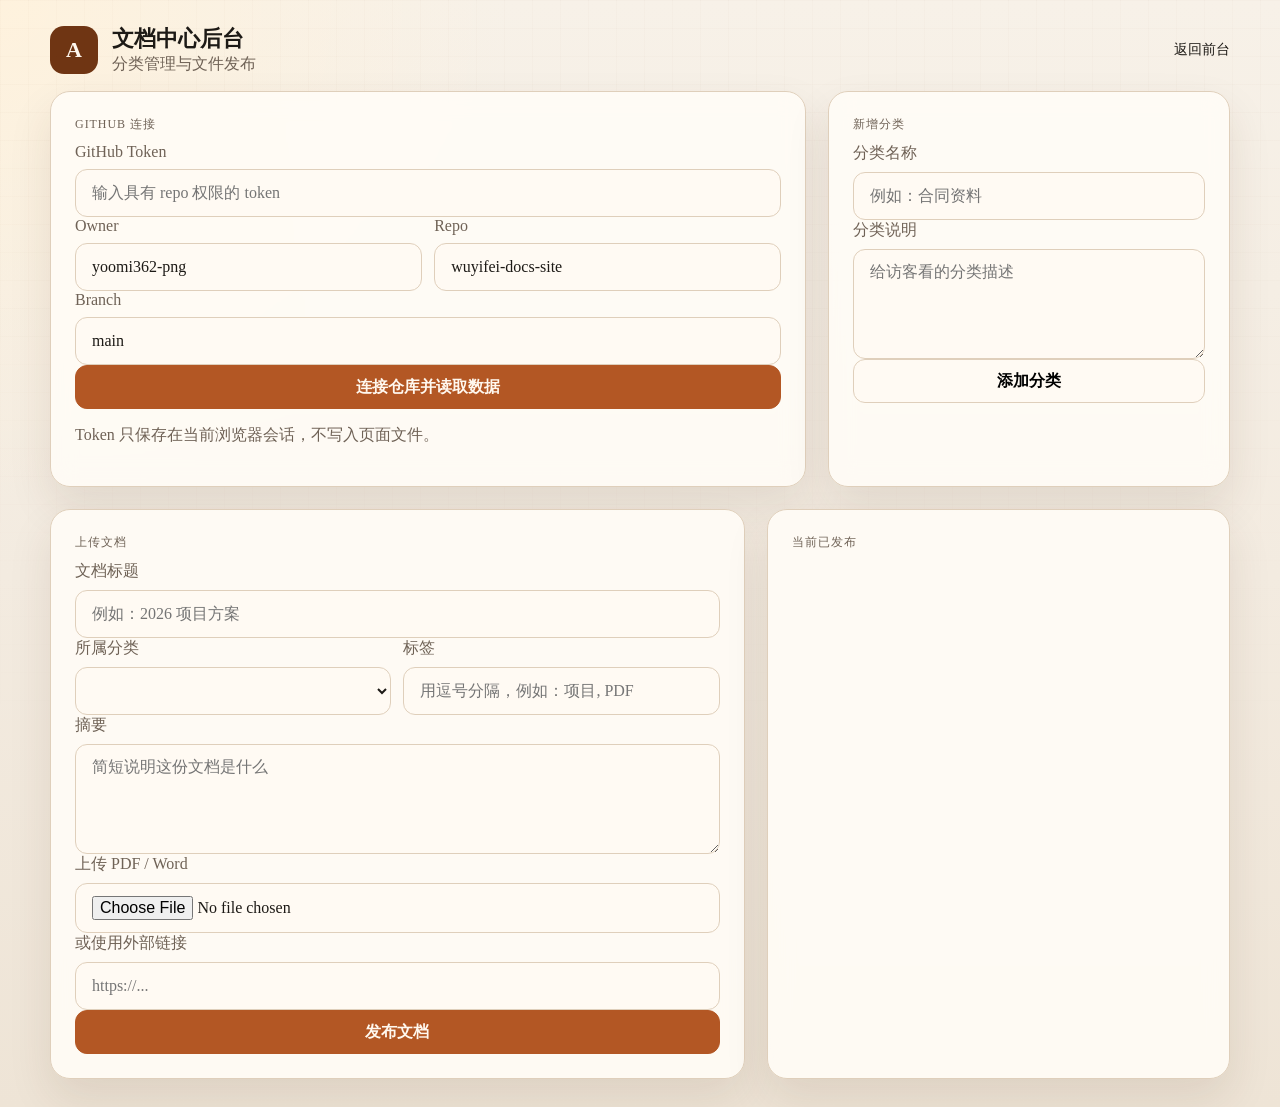
==== admin.html @ 5f97072a "Add admin dashboard for document center" ====
<!doctype html>
<html lang="zh-CN">
  <head>
    <meta charset="UTF-8" />
    <meta name="viewport" content="width=device-width, initial-scale=1.0" />
    <title>wuyifei.xyz | 管理后台</title>
    <link rel="stylesheet" href="./styles.css" />
  </head>
  <body>
    <header class="topbar">
      <div class="brand">
        <div class="mark">A</div>
        <div>
          <div class="name">文档中心后台</div>
          <div class="sub">分类管理与文件发布</div>
        </div>
      </div>
      <nav class="nav">
        <a href="./index.html">返回前台</a>
      </nav>
    </header>

    <main class="shell admin-shell">
      <section class="admin-grid">
        <section class="side-panel">
          <div class="section-kicker">GitHub 连接</div>
          <div class="field">
            <label for="token">GitHub Token</label>
            <input id="token" type="password" placeholder="输入具有 repo 权限的 token" />
          </div>
          <div class="field-grid">
            <div class="field">
              <label for="owner">Owner</label>
              <input id="owner" type="text" value="yoomi362-png" />
            </div>
            <div class="field">
              <label for="repo">Repo</label>
              <input id="repo" type="text" value="wuyifei-docs-site" />
            </div>
          </div>
          <div class="field">
            <label for="branch">Branch</label>
            <input id="branch" type="text" value="main" />
          </div>
          <button id="connect-btn" class="button primary full">连接仓库并读取数据</button>
          <p id="status" class="status-note">Token 只保存在当前浏览器会话，不写入页面文件。</p>
        </section>

        <section class="side-panel">
          <div class="section-kicker">新增分类</div>
          <div class="field">
            <label for="category-name">分类名称</label>
            <input id="category-name" type="text" placeholder="例如：合同资料" />
          </div>
          <div class="field">
            <label for="category-description">分类说明</label>
            <textarea id="category-description" rows="3" placeholder="给访客看的分类描述"></textarea>
          </div>
          <button id="add-category-btn" class="button full">添加分类</button>
          <div id="category-admin-list" class="admin-list"></div>
        </section>
      </section>

      <section class="admin-grid upload-section">
        <section class="side-panel">
          <div class="section-kicker">上传文档</div>
          <div class="field">
            <label for="doc-title">文档标题</label>
            <input id="doc-title" type="text" placeholder="例如：2026 项目方案" />
          </div>
          <div class="field-grid">
            <div class="field">
              <label for="doc-category">所属分类</label>
              <select id="doc-category"></select>
            </div>
            <div class="field">
              <label for="doc-tags">标签</label>
              <input id="doc-tags" type="text" placeholder="用逗号分隔，例如：项目, PDF" />
            </div>
          </div>
          <div class="field">
            <label for="doc-description">摘要</label>
            <textarea id="doc-description" rows="4" placeholder="简短说明这份文档是什么"></textarea>
          </div>
          <div class="field">
            <label for="doc-file">上传 PDF / Word</label>
            <input id="doc-file" type="file" accept=".pdf,.doc,.docx,application/pdf,.doc,.docx" />
          </div>
          <div class="field">
            <label for="doc-url">或使用外部链接</label>
            <input id="doc-url" type="url" placeholder="https://..." />
          </div>
          <button id="publish-btn" class="button primary full">发布文档</button>
        </section>

        <section class="side-panel">
          <div class="section-kicker">当前已发布</div>
          <div id="doc-admin-list" class="admin-list"></div>
        </section>
      </section>
    </main>

    <script src="./admin.js"></script>
  </body>
</html>
---- styles.css ----
:root {
  color-scheme: light;
  --bg: #f5efe5;
  --panel: rgba(255, 252, 247, 0.9);
  --panel-strong: #fffaf3;
  --text: #1d1a16;
  --muted: #6f6256;
  --line: #dfcfbb;
  --accent: #b35724;
  --accent-deep: #6f3513;
  --accent-soft: #efdfcf;
  --shadow: 0 20px 44px rgba(73, 40, 16, 0.1);
}

* {
  box-sizing: border-box;
}

html,
body {
  margin: 0;
  min-height: 100%;
  background:
    radial-gradient(circle at top left, rgba(255, 242, 220, 0.9), transparent 30%),
    linear-gradient(180deg, #f7f1e8 0%, #f3ebe0 52%, #eee4d6 100%);
  color: var(--text);
  font-family: Georgia, "Times New Roman", serif;
}

body::before {
  content: "";
  position: fixed;
  inset: 0;
  pointer-events: none;
  background-image:
    linear-gradient(rgba(111, 53, 19, 0.03) 1px, transparent 1px),
    linear-gradient(90deg, rgba(111, 53, 19, 0.03) 1px, transparent 1px);
  background-size: 28px 28px;
  mask-image: linear-gradient(180deg, rgba(0, 0, 0, 0.55), transparent 88%);
}

a {
  color: inherit;
  text-decoration: none;
}

input,
textarea,
select,
button {
  font: inherit;
}

.topbar,
.shell {
  width: min(1180px, calc(100% - 32px));
  margin: 0 auto;
}

.topbar {
  display: flex;
  align-items: center;
  justify-content: space-between;
  gap: 16px;
  padding: 24px 0 16px;
}

.brand {
  display: flex;
  align-items: center;
  gap: 14px;
}

.mark {
  width: 48px;
  height: 48px;
  display: grid;
  place-items: center;
  border-radius: 14px;
  background: var(--accent-deep);
  color: #fff8ef;
  font-size: 22px;
  font-weight: 700;
}

.name {
  font-size: 22px;
  font-weight: 700;
}

.sub,
.eyebrow,
.section-kicker,
.overview-desc,
.result-count,
.doc-card p,
.recent-card span,
.recent-card small,
.doc-top time,
.help-copy p,
.status-note,
.field label,
.admin-card p,
.admin-card small {
  color: var(--muted);
}

.nav {
  display: flex;
  gap: 20px;
  font-size: 14px;
}

.hero,
.docs-layout,
.admin-grid {
  display: grid;
  grid-template-columns: minmax(0, 1.6fr) minmax(300px, 0.85fr);
  gap: 22px;
}

.hero {
  padding: 20px 0 18px;
}

.hero-copy,
.hero-panel,
.toolbar,
.overview-card,
.doc-card,
.side-panel {
  background: var(--panel);
  border: 1px solid var(--line);
  box-shadow: var(--shadow);
  backdrop-filter: blur(12px);
}

.hero-copy,
.hero-panel,
.toolbar,
.side-panel {
  border-radius: 20px;
}

.hero-copy,
.hero-panel,
.toolbar,
.side-panel,
.overview-card,
.doc-card {
  padding: 24px;
}

.eyebrow,
.section-kicker {
  margin: 0 0 10px;
  font-size: 12px;
  letter-spacing: 0.08em;
  text-transform: uppercase;
}

.hero h1 {
  margin: 0 0 16px;
  font-size: clamp(42px, 7vw, 70px);
  line-height: 0.98;
}

.lead {
  margin: 0;
  font-size: 19px;
  line-height: 1.75;
  max-width: 34em;
}

.cta-row,
.search-row,
.field-grid {
  display: flex;
  gap: 12px;
  flex-wrap: wrap;
  align-items: center;
}

.cta-row {
  margin-top: 24px;
}

.button {
  display: inline-flex;
  align-items: center;
  justify-content: center;
  min-height: 44px;
  padding: 0 16px;
  border-radius: 12px;
  border: 1px solid var(--line);
  background: var(--panel-strong);
  font-weight: 700;
  cursor: pointer;
}

.button.primary {
  background: var(--accent);
  border-color: var(--accent);
  color: #fff8ef;
}

.button.ghost {
  background: transparent;
}

.button.full {
  width: 100%;
}

.summary-grid,
.docs-main,
.docs-list,
.category-block,
.sidebar,
.recent-list,
.admin-list {
  display: grid;
  gap: 16px;
}

.summary-card,
.recent-card,
.admin-card {
  padding: 14px 16px;
  border-radius: 14px;
  background: var(--panel-strong);
  border: 1px solid var(--line);
}

.summary-card {
  display: flex;
  align-items: baseline;
  justify-content: space-between;
  gap: 12px;
}

.summary-card strong {
  font-size: 24px;
}

.toolbar {
  display: grid;
  gap: 16px;
  margin-top: 8px;
}

.toolbar-head,
.section-head,
.strip-head {
  display: flex;
  align-items: end;
  justify-content: space-between;
  gap: 16px;
}

.section-head.compact {
  align-items: start;
}

.toolbar h2,
.section-head h2,
.strip-head h2 {
  margin: 0;
  font-size: clamp(26px, 4vw, 34px);
}

.search-row input,
.field input,
.field textarea,
.field select {
  width: 100%;
  min-height: 48px;
  padding: 12px 16px;
  border: 1px solid var(--line);
  border-radius: 12px;
  background: var(--panel-strong);
  color: var(--text);
}

.field textarea {
  min-height: 110px;
  resize: vertical;
}

.chips {
  display: flex;
  gap: 10px;
  flex-wrap: wrap;
}

.chip {
  min-height: 38px;
  padding: 0 14px;
  border-radius: 999px;
  border: 1px solid var(--line);
  background: var(--panel-strong);
  color: var(--text);
  cursor: pointer;
}

.chip.active {
  background: var(--accent-deep);
  border-color: var(--accent-deep);
  color: #fff8ef;
}

.category-strip {
  margin: 20px 0;
}

.overview-grid,
.card-grid {
  display: grid;
  grid-template-columns: repeat(2, minmax(0, 1fr));
  gap: 16px;
}

.overview-card,
.doc-card {
  border-radius: 18px;
}

.overview-card {
  cursor: pointer;
  transition: transform 160ms ease, border-color 160ms ease;
}

.overview-card:hover {
  transform: translateY(-3px);
  border-color: var(--accent);
}

.overview-name {
  margin: 0;
  font-size: 24px;
  font-weight: 700;
}

.overview-desc {
  margin: 8px 0 16px;
  line-height: 1.6;
}

.doc-top {
  display: flex;
  align-items: center;
  justify-content: space-between;
  gap: 10px;
  margin-bottom: 14px;
}

.doc-badge,
.tag {
  display: inline-flex;
  align-items: center;
  min-height: 28px;
  padding: 0 10px;
  border-radius: 999px;
  background: var(--accent-soft);
  color: var(--accent-deep);
  font-size: 12px;
}

.tag.strong {
  font-weight: 700;
}

.doc-card h3 {
  margin: 0 0 12px;
  font-size: 27px;
  line-height: 1.2;
}

.doc-card p {
  margin: 0;
  line-height: 1.7;
}

.tag-row {
  display: flex;
  gap: 8px;
  flex-wrap: wrap;
  margin-top: 16px;
}

.doc-link {
  display: inline-flex;
  margin-top: 18px;
  color: var(--accent);
  font-weight: 700;
}

.help-copy {
  display: grid;
  gap: 10px;
}

.help-copy p {
  margin: 0;
  line-height: 1.7;
}

.empty-state {
  margin: 0;
  padding: 18px 20px;
  border: 1px dashed var(--line);
  border-radius: 16px;
  background: rgba(255, 250, 243, 0.7);
}

.admin-shell {
  display: grid;
  gap: 22px;
  padding-bottom: 28px;
}

.upload-section {
  grid-template-columns: minmax(0, 1.2fr) minmax(320px, 0.8fr);
}

.field {
  display: grid;
  gap: 8px;
}

.field-grid > * {
  flex: 1 1 220px;
}

.status-note[data-kind="error"] {
  color: #9d2c2c;
}

.status-note[data-kind="success"] {
  color: #2f6a2f;
}

@media (max-width: 980px) {
  .hero,
  .docs-layout,
  .admin-grid,
  .upload-section,
  .overview-grid,
  .card-grid {
    grid-template-columns: 1fr;
  }
}

@media (max-width: 720px) {
  .topbar,
  .toolbar-head,
  .section-head,
  .strip-head {
    display: grid;
    gap: 12px;
  }

  .topbar,
  .shell {
    width: min(100% - 20px, 1180px);
  }

  .hero-copy,
  .hero-panel,
  .toolbar,
  .side-panel,
  .overview-card,
  .doc-card {
    padding: 18px;
  }

  .nav {
    flex-wrap: wrap;
  }
}
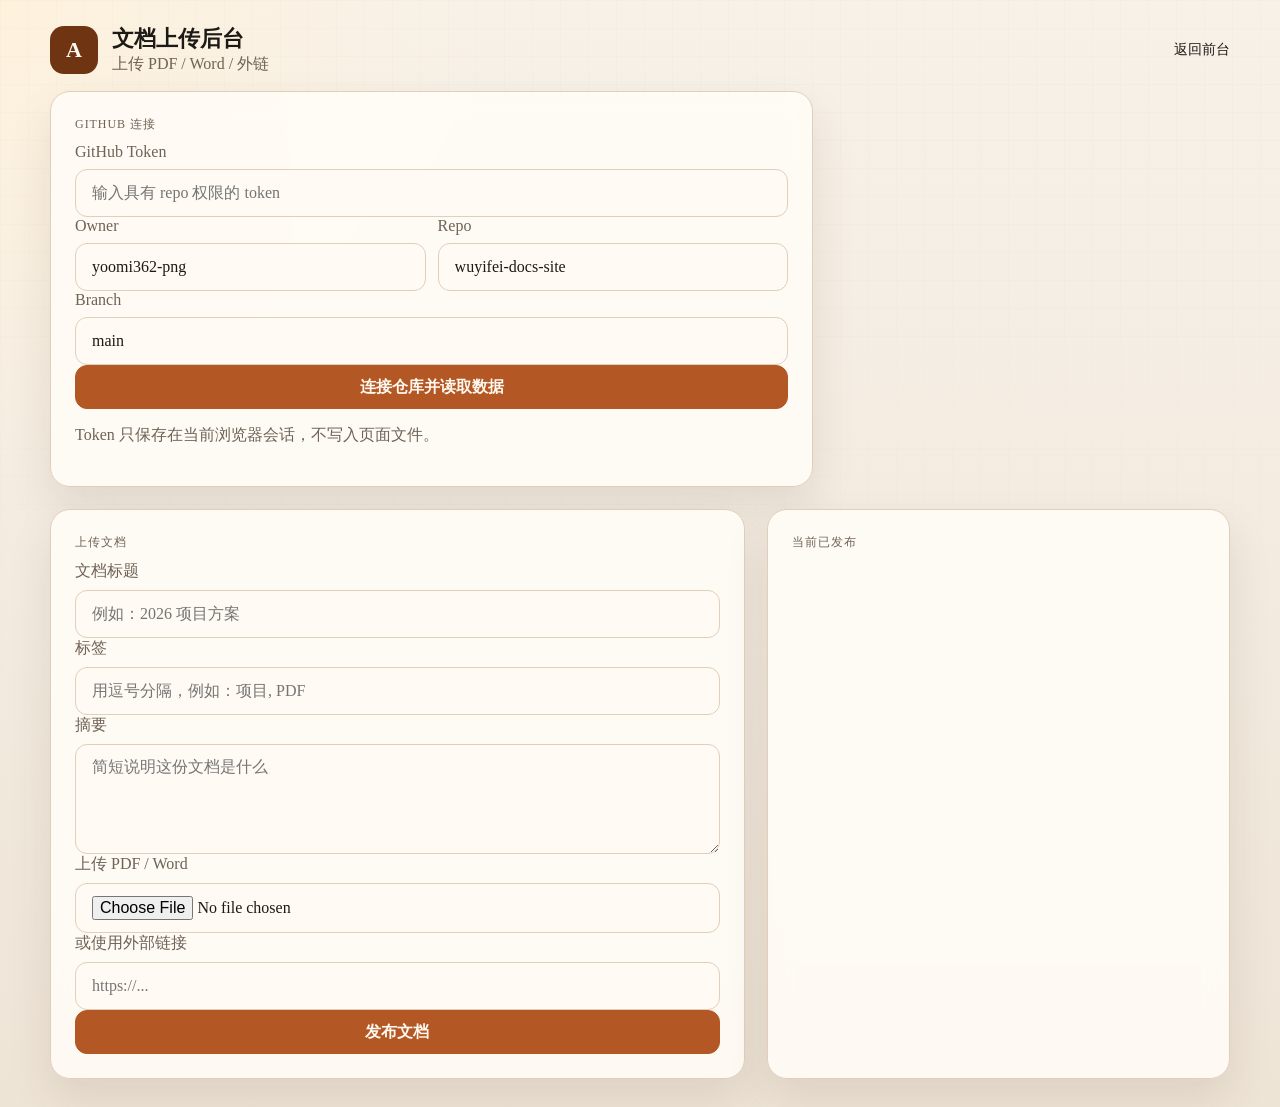
==== commit 9c0a1e73: "Simplify document center to upload-only flow" ====
--- a/admin.html
+++ b/admin.html
@@ -3,7 +3,7 @@
   <head>
     <meta charset="UTF-8" />
     <meta name="viewport" content="width=device-width, initial-scale=1.0" />
-    <title>wuyifei.xyz | 管理后台</title>
+    <title>wuyifei.xyz | 上传后台</title>
     <link rel="stylesheet" href="./styles.css" />
   </head>
   <body>
@@ -11,8 +11,8 @@
       <div class="brand">
         <div class="mark">A</div>
         <div>
-          <div class="name">文档中心后台</div>
-          <div class="sub">分类管理与文件发布</div>
+          <div class="name">文档上传后台</div>
+          <div class="sub">上传 PDF / Word / 外链</div>
         </div>
       </div>
       <nav class="nav">
@@ -21,7 +21,7 @@
     </header>
 
     <main class="shell admin-shell">
-      <section class="admin-grid">
+      <section class="admin-grid single-admin">
         <section class="side-panel">
           <div class="section-kicker">GitHub 连接</div>
           <div class="field">
@@ -45,20 +45,6 @@
           <button id="connect-btn" class="button primary full">连接仓库并读取数据</button>
           <p id="status" class="status-note">Token 只保存在当前浏览器会话，不写入页面文件。</p>
         </section>
-
-        <section class="side-panel">
-          <div class="section-kicker">新增分类</div>
-          <div class="field">
-            <label for="category-name">分类名称</label>
-            <input id="category-name" type="text" placeholder="例如：合同资料" />
-          </div>
-          <div class="field">
-            <label for="category-description">分类说明</label>
-            <textarea id="category-description" rows="3" placeholder="给访客看的分类描述"></textarea>
-          </div>
-          <button id="add-category-btn" class="button full">添加分类</button>
-          <div id="category-admin-list" class="admin-list"></div>
-        </section>
       </section>
 
       <section class="admin-grid upload-section">
@@ -68,15 +54,9 @@
             <label for="doc-title">文档标题</label>
             <input id="doc-title" type="text" placeholder="例如：2026 项目方案" />
           </div>
-          <div class="field-grid">
-            <div class="field">
-              <label for="doc-category">所属分类</label>
-              <select id="doc-category"></select>
-            </div>
-            <div class="field">
-              <label for="doc-tags">标签</label>
-              <input id="doc-tags" type="text" placeholder="用逗号分隔，例如：项目, PDF" />
-            </div>
+          <div class="field">
+            <label for="doc-tags">标签</label>
+            <input id="doc-tags" type="text" placeholder="用逗号分隔，例如：项目, PDF" />
           </div>
           <div class="field">
             <label for="doc-description">摘要</label>
--- a/styles.css
+++ b/styles.css
@@ -419,6 +419,11 @@
   padding-bottom: 28px;
 }
 
+.docs-layout.single,
+.admin-grid.single-admin {
+  grid-template-columns: minmax(0, 1.45fr) minmax(280px, 0.75fr);
+}
+
 .upload-section {
   grid-template-columns: minmax(0, 1.2fr) minmax(320px, 0.8fr);
 }
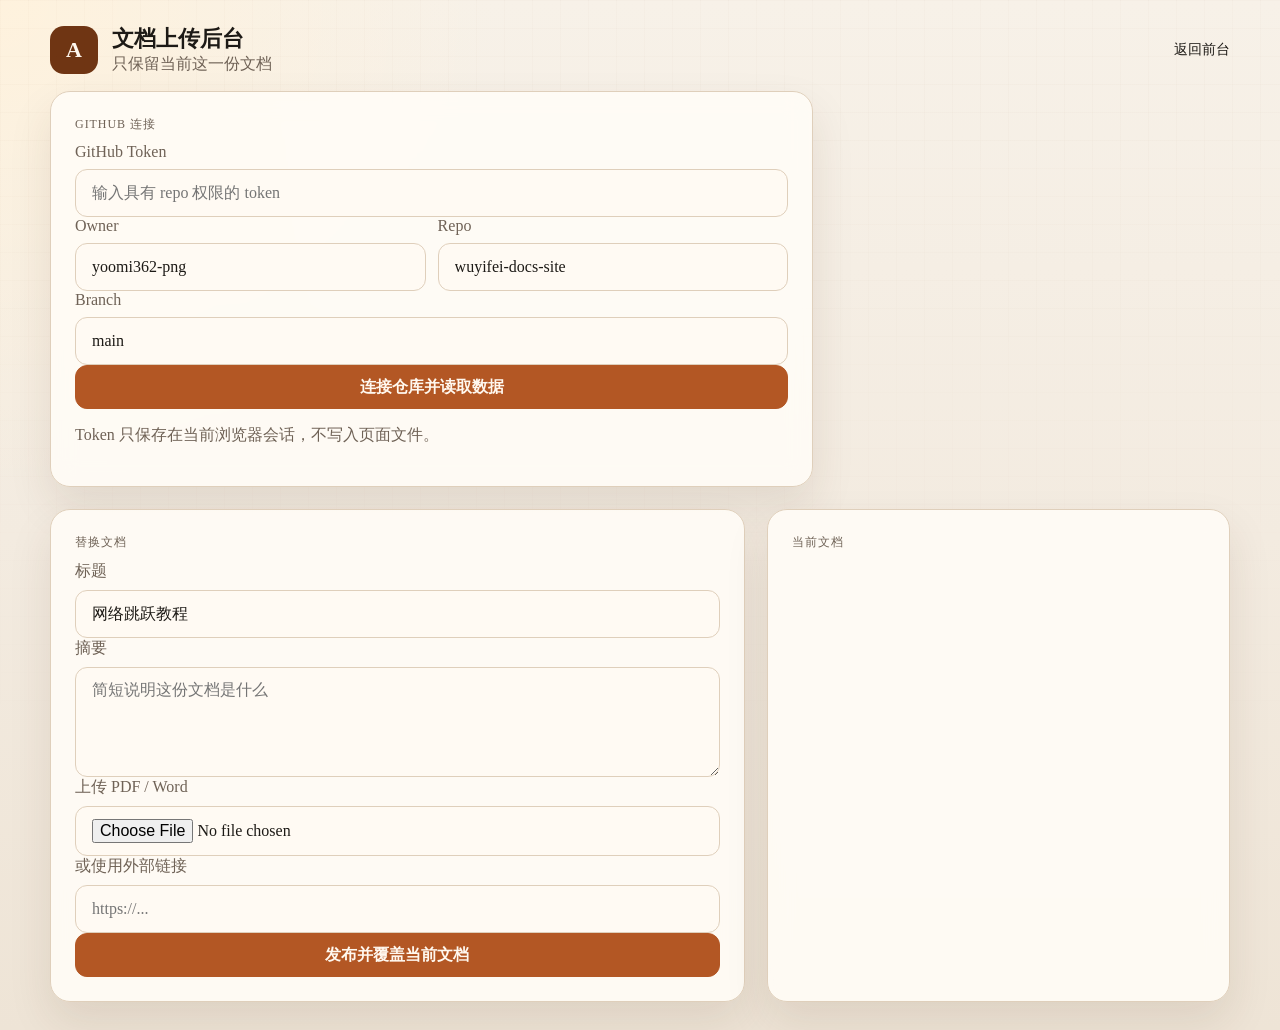
==== commit 5a1be2e6: "Reduce site to a single document" ====
--- a/admin.html
+++ b/admin.html
@@ -12,7 +12,7 @@
         <div class="mark">A</div>
         <div>
           <div class="name">文档上传后台</div>
-          <div class="sub">上传 PDF / Word / 外链</div>
+          <div class="sub">只保留当前这一份文档</div>
         </div>
       </div>
       <nav class="nav">
@@ -49,14 +49,10 @@
 
       <section class="admin-grid upload-section">
         <section class="side-panel">
-          <div class="section-kicker">上传文档</div>
+          <div class="section-kicker">替换文档</div>
           <div class="field">
-            <label for="doc-title">文档标题</label>
-            <input id="doc-title" type="text" placeholder="例如：2026 项目方案" />
-          </div>
-          <div class="field">
-            <label for="doc-tags">标签</label>
-            <input id="doc-tags" type="text" placeholder="用逗号分隔，例如：项目, PDF" />
+            <label for="doc-title">标题</label>
+            <input id="doc-title" type="text" value="网络跳跃教程" />
           </div>
           <div class="field">
             <label for="doc-description">摘要</label>
@@ -70,11 +66,11 @@
             <label for="doc-url">或使用外部链接</label>
             <input id="doc-url" type="url" placeholder="https://..." />
           </div>
-          <button id="publish-btn" class="button primary full">发布文档</button>
+          <button id="publish-btn" class="button primary full">发布并覆盖当前文档</button>
         </section>
 
         <section class="side-panel">
-          <div class="section-kicker">当前已发布</div>
+          <div class="section-kicker">当前文档</div>
           <div id="doc-admin-list" class="admin-list"></div>
         </section>
       </section>
--- a/styles.css
+++ b/styles.css
@@ -119,8 +119,14 @@
   gap: 22px;
 }
 
-.hero {
-  padding: 20px 0 18px;
+.single-page {
+  padding: 18px 0 28px;
+}
+
+.single-hero,
+.single-doc-area {
+  display: grid;
+  gap: 22px;
 }
 
 .hero-copy,
@@ -213,14 +219,9 @@
 }
 
 .summary-grid,
-.docs-main,
-.docs-list,
-.category-block,
-.sidebar,
-.recent-list,
 .admin-list {
   display: grid;
-  gap: 16px;
+  gap: 12px;
 }
 
 .summary-card,
@@ -250,29 +251,22 @@
 }
 
 .toolbar-head,
-.section-head,
-.strip-head {
+.section-head {
   display: flex;
   align-items: end;
   justify-content: space-between;
   gap: 16px;
 }
 
-.section-head.compact {
-  align-items: start;
-}
-
 .toolbar h2,
-.section-head h2,
-.strip-head h2 {
+.section-head h2 {
   margin: 0;
   font-size: clamp(26px, 4vw, 34px);
 }
 
 .search-row input,
 .field input,
-.field textarea,
-.field select {
+.field textarea {
   width: 100%;
   min-height: 48px;
   padding: 12px 16px;
@@ -287,63 +281,17 @@
   resize: vertical;
 }
 
-.chips {
-  display: flex;
-  gap: 10px;
-  flex-wrap: wrap;
-}
-
-.chip {
-  min-height: 38px;
-  padding: 0 14px;
-  border-radius: 999px;
-  border: 1px solid var(--line);
-  background: var(--panel-strong);
-  color: var(--text);
-  cursor: pointer;
-}
-
-.chip.active {
-  background: var(--accent-deep);
-  border-color: var(--accent-deep);
-  color: #fff8ef;
-}
-
-.category-strip {
-  margin: 20px 0;
-}
-
-.overview-grid,
-.card-grid {
-  display: grid;
-  grid-template-columns: repeat(2, minmax(0, 1fr));
-  gap: 16px;
-}
-
-.overview-card,
+.docs-layout.single,
+.admin-grid.single-admin {
+  grid-template-columns: minmax(0, 1.45fr) minmax(280px, 0.75fr);
+}
+
 .doc-card {
   border-radius: 18px;
 }
 
-.overview-card {
-  cursor: pointer;
-  transition: transform 160ms ease, border-color 160ms ease;
-}
-
-.overview-card:hover {
-  transform: translateY(-3px);
-  border-color: var(--accent);
-}
-
-.overview-name {
-  margin: 0;
-  font-size: 24px;
-  font-weight: 700;
-}
-
-.overview-desc {
-  margin: 8px 0 16px;
-  line-height: 1.6;
+.single-doc-card {
+  margin-top: 14px;
 }
 
 .doc-top {
@@ -366,8 +314,11 @@
   font-size: 12px;
 }
 
-.tag.strong {
-  font-weight: 700;
+.tag-row {
+  display: flex;
+  gap: 8px;
+  flex-wrap: wrap;
+  margin-top: 16px;
 }
 
 .doc-card h3 {
@@ -379,13 +330,6 @@
 .doc-card p {
   margin: 0;
   line-height: 1.7;
-}
-
-.tag-row {
-  display: flex;
-  gap: 8px;
-  flex-wrap: wrap;
-  margin-top: 16px;
 }
 
 .doc-link {
@@ -419,11 +363,6 @@
   padding-bottom: 28px;
 }
 
-.docs-layout.single,
-.admin-grid.single-admin {
-  grid-template-columns: minmax(0, 1.45fr) minmax(280px, 0.75fr);
-}
-
 .upload-section {
   grid-template-columns: minmax(0, 1.2fr) minmax(320px, 0.8fr);
 }
@@ -450,8 +389,8 @@
   .docs-layout,
   .admin-grid,
   .upload-section,
-  .overview-grid,
-  .card-grid {
+  .docs-layout.single,
+  .admin-grid.single-admin {
     grid-template-columns: 1fr;
   }
 }
@@ -459,8 +398,7 @@
 @media (max-width: 720px) {
   .topbar,
   .toolbar-head,
-  .section-head,
-  .strip-head {
+  .section-head {
     display: grid;
     gap: 12px;
   }
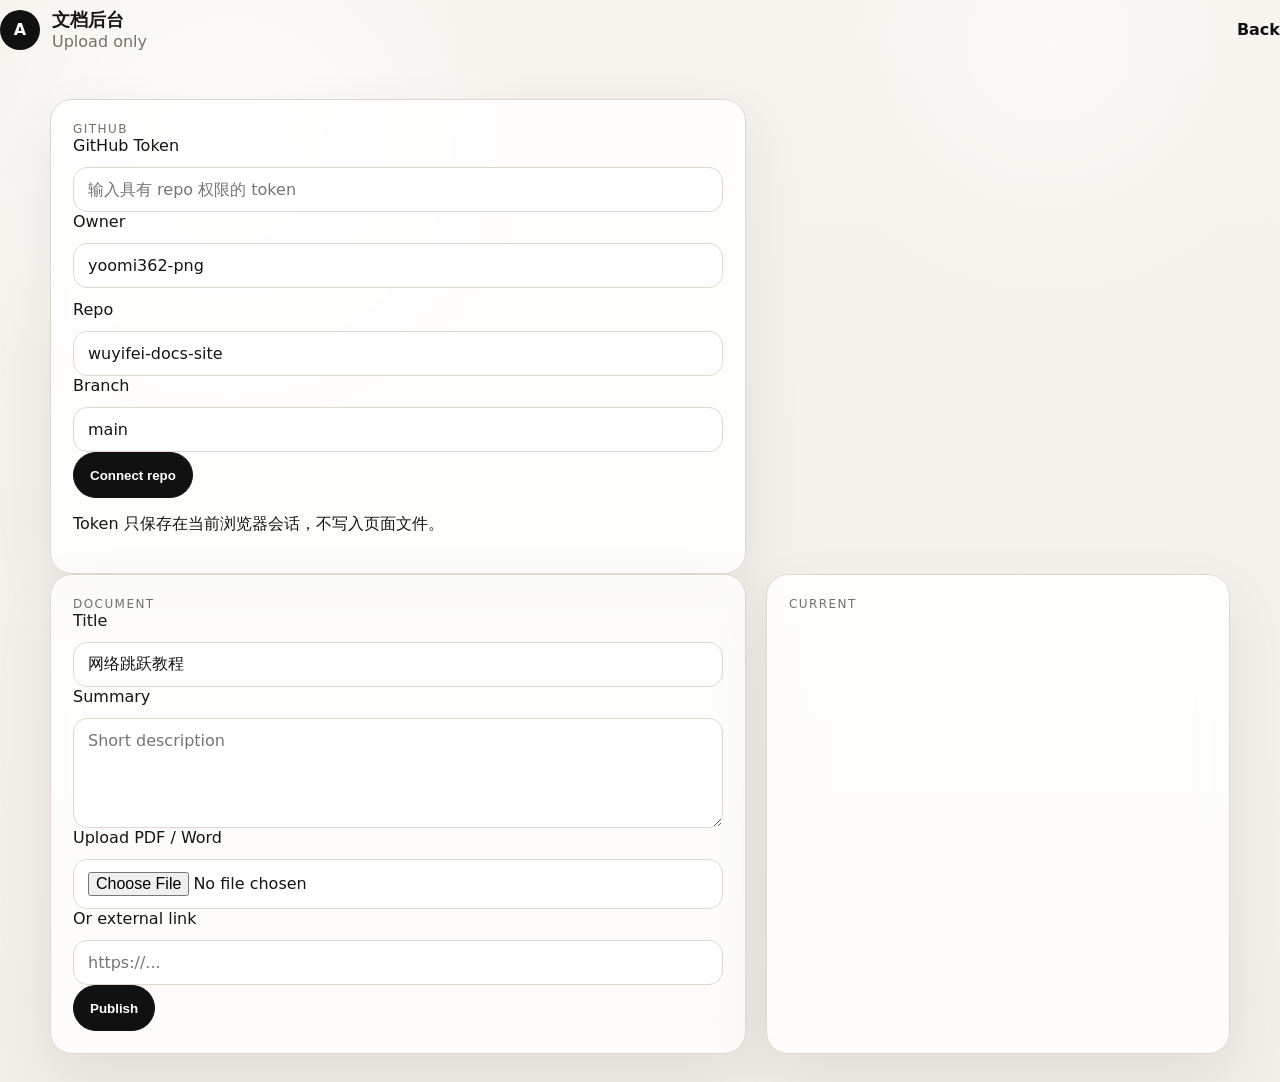
==== commit 8eed7896: "Restyle single document page to match figma direction" ====
--- a/admin.html
+++ b/admin.html
@@ -7,23 +7,21 @@
     <link rel="stylesheet" href="./styles.css" />
   </head>
   <body>
-    <header class="topbar">
-      <div class="brand">
-        <div class="mark">A</div>
+    <header class="topbar compact">
+      <div class="brand brand-light">
+        <div class="mark mark-light">A</div>
         <div>
-          <div class="name">文档上传后台</div>
-          <div class="sub">只保留当前这一份文档</div>
+          <div class="name">文档后台</div>
+          <div class="sub">Upload only</div>
         </div>
       </div>
-      <nav class="nav">
-        <a href="./index.html">返回前台</a>
-      </nav>
+      <a class="text-link" href="./index.html">Back</a>
     </header>
 
     <main class="shell admin-shell">
       <section class="admin-grid single-admin">
         <section class="side-panel">
-          <div class="section-kicker">GitHub 连接</div>
+          <div class="section-kicker">GitHub</div>
           <div class="field">
             <label for="token">GitHub Token</label>
             <input id="token" type="password" placeholder="输入具有 repo 权限的 token" />
@@ -42,35 +40,35 @@
             <label for="branch">Branch</label>
             <input id="branch" type="text" value="main" />
           </div>
-          <button id="connect-btn" class="button primary full">连接仓库并读取数据</button>
+          <button id="connect-btn" class="button primary full">Connect repo</button>
           <p id="status" class="status-note">Token 只保存在当前浏览器会话，不写入页面文件。</p>
         </section>
       </section>
 
       <section class="admin-grid upload-section">
         <section class="side-panel">
-          <div class="section-kicker">替换文档</div>
+          <div class="section-kicker">Document</div>
           <div class="field">
-            <label for="doc-title">标题</label>
+            <label for="doc-title">Title</label>
             <input id="doc-title" type="text" value="网络跳跃教程" />
           </div>
           <div class="field">
-            <label for="doc-description">摘要</label>
-            <textarea id="doc-description" rows="4" placeholder="简短说明这份文档是什么"></textarea>
+            <label for="doc-description">Summary</label>
+            <textarea id="doc-description" rows="4" placeholder="Short description"></textarea>
           </div>
           <div class="field">
-            <label for="doc-file">上传 PDF / Word</label>
+            <label for="doc-file">Upload PDF / Word</label>
             <input id="doc-file" type="file" accept=".pdf,.doc,.docx,application/pdf,.doc,.docx" />
           </div>
           <div class="field">
-            <label for="doc-url">或使用外部链接</label>
+            <label for="doc-url">Or external link</label>
             <input id="doc-url" type="url" placeholder="https://..." />
           </div>
-          <button id="publish-btn" class="button primary full">发布并覆盖当前文档</button>
+          <button id="publish-btn" class="button primary full">Publish</button>
         </section>
 
         <section class="side-panel">
-          <div class="section-kicker">当前文档</div>
+          <div class="section-kicker">Current</div>
           <div id="doc-admin-list" class="admin-list"></div>
         </section>
       </section>
--- a/styles.css
+++ b/styles.css
@@ -1,15 +1,13 @@
 :root {
   color-scheme: light;
-  --bg: #f5efe5;
-  --panel: rgba(255, 252, 247, 0.9);
-  --panel-strong: #fffaf3;
-  --text: #1d1a16;
-  --muted: #6f6256;
-  --line: #dfcfbb;
-  --accent: #b35724;
-  --accent-deep: #6f3513;
-  --accent-soft: #efdfcf;
-  --shadow: 0 20px 44px rgba(73, 40, 16, 0.1);
+  --bg: #f4f1eb;
+  --panel: rgba(255, 255, 255, 0.82);
+  --panel-strong: #ffffff;
+  --text: #151515;
+  --muted: #74706a;
+  --line: #ded8cf;
+  --accent: #111111;
+  --shadow: 0 24px 60px rgba(21, 21, 21, 0.08);
 }
 
 * {
@@ -21,22 +19,11 @@
   margin: 0;
   min-height: 100%;
   background:
-    radial-gradient(circle at top left, rgba(255, 242, 220, 0.9), transparent 30%),
-    linear-gradient(180deg, #f7f1e8 0%, #f3ebe0 52%, #eee4d6 100%);
+    radial-gradient(circle at 18% 14%, rgba(255, 255, 255, 0.95), transparent 22%),
+    radial-gradient(circle at 82% 4%, rgba(255, 255, 255, 0.55), transparent 18%),
+    linear-gradient(180deg, #f6f3ee 0%, #f2eee8 100%);
   color: var(--text);
-  font-family: Georgia, "Times New Roman", serif;
-}
-
-body::before {
-  content: "";
-  position: fixed;
-  inset: 0;
-  pointer-events: none;
-  background-image:
-    linear-gradient(rgba(111, 53, 19, 0.03) 1px, transparent 1px),
-    linear-gradient(90deg, rgba(111, 53, 19, 0.03) 1px, transparent 1px);
-  background-size: 28px 28px;
-  mask-image: linear-gradient(180deg, rgba(0, 0, 0, 0.55), transparent 88%);
+  font-family: Inter, ui-sans-serif, system-ui, -apple-system, BlinkMacSystemFont, "Segoe UI", sans-serif;
 }
 
 a {
@@ -44,17 +31,10 @@
   text-decoration: none;
 }
 
-input,
-textarea,
-select,
-button {
-  font: inherit;
-}
-
-.topbar,
-.shell {
-  width: min(1180px, calc(100% - 32px));
+.page-shell {
+  width: min(1120px, calc(100% - 32px));
   margin: 0 auto;
+  padding: 20px 0 28px;
 }
 
 .topbar {
@@ -62,132 +42,117 @@
   align-items: center;
   justify-content: space-between;
   gap: 16px;
-  padding: 24px 0 16px;
+}
+
+.topbar.compact {
+  padding: 8px 0 24px;
 }
 
 .brand {
   display: flex;
   align-items: center;
-  gap: 14px;
+  gap: 12px;
+}
+
+.brand-light .name {
+  font-size: 18px;
+  font-weight: 700;
 }
 
 .mark {
-  width: 48px;
-  height: 48px;
+  width: 40px;
+  height: 40px;
   display: grid;
   place-items: center;
-  border-radius: 14px;
-  background: var(--accent-deep);
-  color: #fff8ef;
-  font-size: 22px;
-  font-weight: 700;
+  border-radius: 999px;
+  background: var(--accent);
+  color: #fff;
+  font-weight: 700;
+}
+
+.mark-light {
+  background: #111;
 }
 
 .name {
-  font-size: 22px;
+  font-size: 20px;
   font-weight: 700;
 }
 
 .sub,
 .eyebrow,
 .section-kicker,
-.overview-desc,
-.result-count,
-.doc-card p,
-.recent-card span,
-.recent-card small,
-.doc-top time,
-.help-copy p,
-.status-note,
-.field label,
-.admin-card p,
-.admin-card small {
-  color: var(--muted);
-}
-
-.nav {
-  display: flex;
+.mini-label,
+.mini-top time {
+  color: var(--muted);
+}
+
+.text-link {
+  color: #111;
+  font-weight: 600;
+}
+
+.hero {
+  display: grid;
+  grid-template-columns: minmax(0, 1.2fr) minmax(320px, 0.8fr);
   gap: 20px;
-  font-size: 14px;
-}
-
-.hero,
-.docs-layout,
-.admin-grid {
-  display: grid;
-  grid-template-columns: minmax(0, 1.6fr) minmax(300px, 0.85fr);
-  gap: 22px;
-}
-
-.single-page {
-  padding: 18px 0 28px;
-}
-
-.single-hero,
-.single-doc-area {
-  display: grid;
-  gap: 22px;
+  align-items: stretch;
+}
+
+.hero.minimal {
+  margin-top: 8px;
 }
 
 .hero-copy,
 .hero-panel,
-.toolbar,
-.overview-card,
-.doc-card,
-.side-panel {
+.preview-band {
+  border: 1px solid var(--line);
+  border-radius: 24px;
   background: var(--panel);
-  border: 1px solid var(--line);
   box-shadow: var(--shadow);
-  backdrop-filter: blur(12px);
+  backdrop-filter: blur(14px);
 }
 
 .hero-copy,
 .hero-panel,
-.toolbar,
-.side-panel {
-  border-radius: 20px;
-}
-
-.hero-copy,
-.hero-panel,
-.toolbar,
-.side-panel,
-.overview-card,
-.doc-card {
-  padding: 24px;
+.preview-band {
+  padding: 28px;
+}
+
+.hero-copy {
+  min-height: 390px;
+  display: flex;
+  flex-direction: column;
+  justify-content: space-between;
+}
+
+.minimal-copy h1 {
+  margin: 10px 0 14px;
+  font-size: clamp(52px, 7vw, 84px);
+  line-height: 0.95;
+  letter-spacing: -0.04em;
+  max-width: 7ch;
+}
+
+.lead {
+  margin: 0;
+  max-width: 34ch;
+  font-size: 18px;
+  line-height: 1.7;
+  color: var(--muted);
 }
 
 .eyebrow,
 .section-kicker {
-  margin: 0 0 10px;
+  margin: 0;
   font-size: 12px;
-  letter-spacing: 0.08em;
+  letter-spacing: 0.12em;
   text-transform: uppercase;
 }
 
-.hero h1 {
-  margin: 0 0 16px;
-  font-size: clamp(42px, 7vw, 70px);
-  line-height: 0.98;
-}
-
-.lead {
-  margin: 0;
-  font-size: 19px;
-  line-height: 1.75;
-  max-width: 34em;
-}
-
-.cta-row,
-.search-row,
-.field-grid {
-  display: flex;
-  gap: 12px;
-  flex-wrap: wrap;
-  align-items: center;
-}
-
 .cta-row {
+  display: flex;
+  gap: 12px;
   margin-top: 24px;
 }
 
@@ -195,187 +160,192 @@
   display: inline-flex;
   align-items: center;
   justify-content: center;
-  min-height: 44px;
+  min-height: 46px;
   padding: 0 16px;
-  border-radius: 12px;
+  border-radius: 999px;
   border: 1px solid var(--line);
   background: var(--panel-strong);
   font-weight: 700;
-  cursor: pointer;
 }
 
 .button.primary {
-  background: var(--accent);
-  border-color: var(--accent);
-  color: #fff8ef;
-}
-
-.button.ghost {
-  background: transparent;
-}
-
-.button.full {
-  width: 100%;
-}
-
-.summary-grid,
-.admin-list {
-  display: grid;
-  gap: 12px;
-}
-
-.summary-card,
-.recent-card,
-.admin-card {
-  padding: 14px 16px;
-  border-radius: 14px;
-  background: var(--panel-strong);
-  border: 1px solid var(--line);
-}
-
-.summary-card {
-  display: flex;
-  align-items: baseline;
+  background: #111;
+  border-color: #111;
+  color: #fff;
+}
+
+.hero-panel {
+  display: flex;
+  flex-direction: column;
+  gap: 14px;
+}
+
+.mini-card,
+.preview-tile {
+  border: 1px solid var(--line);
+  border-radius: 20px;
+  background: rgba(255, 255, 255, 0.9);
+}
+
+.mini-card {
+  padding: 18px;
+  min-height: 240px;
+  display: grid;
+  align-content: start;
+  gap: 12px;
+}
+
+.mini-top {
+  display: flex;
   justify-content: space-between;
-  gap: 12px;
-}
-
-.summary-card strong {
-  font-size: 24px;
-}
-
-.toolbar {
-  display: grid;
-  gap: 16px;
-  margin-top: 8px;
-}
-
-.toolbar-head,
-.section-head {
-  display: flex;
-  align-items: end;
-  justify-content: space-between;
-  gap: 16px;
-}
-
-.toolbar h2,
-.section-head h2 {
-  margin: 0;
-  font-size: clamp(26px, 4vw, 34px);
-}
-
-.search-row input,
-.field input,
-.field textarea {
-  width: 100%;
-  min-height: 48px;
-  padding: 12px 16px;
-  border: 1px solid var(--line);
-  border-radius: 12px;
-  background: var(--panel-strong);
-  color: var(--text);
-}
-
-.field textarea {
-  min-height: 110px;
-  resize: vertical;
-}
-
-.docs-layout.single,
-.admin-grid.single-admin {
-  grid-template-columns: minmax(0, 1.45fr) minmax(280px, 0.75fr);
-}
-
-.doc-card {
-  border-radius: 18px;
-}
-
-.single-doc-card {
-  margin-top: 14px;
-}
-
-.doc-top {
-  display: flex;
-  align-items: center;
-  justify-content: space-between;
-  gap: 10px;
-  margin-bottom: 14px;
-}
-
-.doc-badge,
-.tag {
+  align-items: center;
+  gap: 12px;
+}
+
+.chip {
   display: inline-flex;
   align-items: center;
   min-height: 28px;
   padding: 0 10px;
   border-radius: 999px;
-  background: var(--accent-soft);
-  color: var(--accent-deep);
+  background: #111;
+  color: #fff;
   font-size: 12px;
 }
 
-.tag-row {
-  display: flex;
-  gap: 8px;
-  flex-wrap: wrap;
-  margin-top: 16px;
-}
-
-.doc-card h3 {
-  margin: 0 0 12px;
-  font-size: 27px;
-  line-height: 1.2;
-}
-
-.doc-card p {
-  margin: 0;
-  line-height: 1.7;
+.mini-card h3 {
+  margin: 0;
+  font-size: 30px;
+  line-height: 1.08;
+}
+
+.mini-card p {
+  margin: 0;
+  color: var(--muted);
+  line-height: 1.65;
 }
 
 .doc-link {
-  display: inline-flex;
-  margin-top: 18px;
-  color: var(--accent);
-  font-weight: 700;
-}
-
-.help-copy {
-  display: grid;
-  gap: 10px;
-}
-
-.help-copy p {
-  margin: 0;
-  line-height: 1.7;
+  color: #111;
+  font-weight: 700;
+}
+
+.preview-band {
+  margin-top: 20px;
+  padding-top: 22px;
+  padding-bottom: 22px;
+}
+
+.section-head.compact {
+  display: flex;
+  align-items: center;
+  gap: 12px;
+  margin-bottom: 16px;
+}
+
+.section-head.compact h2 {
+  margin: 0;
+  font-size: 18px;
+  font-weight: 600;
+  letter-spacing: -0.02em;
+}
+
+.preview-grid {
+  display: grid;
+  grid-template-columns: 1.2fr 0.8fr;
+  gap: 12px;
+}
+
+.preview-tile {
+  min-height: 128px;
+  padding: 18px;
+  display: flex;
+  flex-direction: column;
+  justify-content: space-between;
+}
+
+.preview-tile strong {
+  font-size: 24px;
+  line-height: 1.1;
+}
+
+.preview-tile span {
+  font-size: 12px;
+  text-transform: uppercase;
+  letter-spacing: 0.08em;
+  color: var(--muted);
+}
+
+.preview-tile.active {
+  background: #111;
+  color: #fff;
+  border-color: #111;
+}
+
+.preview-tile.active span {
+  color: rgba(255, 255, 255, 0.65);
+}
+
+.preview-tile.muted {
+  background: rgba(255, 255, 255, 0.74);
 }
 
 .empty-state {
   margin: 0;
-  padding: 18px 20px;
-  border: 1px dashed var(--line);
-  border-radius: 16px;
-  background: rgba(255, 250, 243, 0.7);
+  color: var(--muted);
 }
 
 .admin-shell {
-  display: grid;
-  gap: 22px;
-  padding-bottom: 28px;
-}
-
-.upload-section {
+  width: min(1180px, calc(100% - 32px));
+  margin: 0 auto;
+  padding: 24px 0 28px;
+}
+
+.admin-grid,
+.docs-layout {
+  display: grid;
   grid-template-columns: minmax(0, 1.2fr) minmax(320px, 0.8fr);
-}
-
-.field {
-  display: grid;
-  gap: 8px;
+  gap: 20px;
+}
+
+.side-panel {
+  border: 1px solid var(--line);
+  border-radius: 22px;
+  background: var(--panel);
+  box-shadow: var(--shadow);
+  backdrop-filter: blur(14px);
+  padding: 22px;
+}
+
+.field,
+.field-grid,
+.summary-grid,
+.admin-list,
+.recent-list {
+  display: grid;
+  gap: 12px;
 }
 
 .field-grid > * {
   flex: 1 1 220px;
 }
 
+input,
+textarea {
+  width: 100%;
+  border-radius: 14px;
+  border: 1px solid var(--line);
+  padding: 12px 14px;
+  background: rgba(255, 255, 255, 0.95);
+  color: var(--text);
+  font: inherit;
+}
+
+textarea {
+  min-height: 110px;
+  resize: vertical;
+}
+
 .status-note[data-kind="error"] {
   color: #9d2c2c;
 }
@@ -384,40 +354,34 @@
   color: #2f6a2f;
 }
 
-@media (max-width: 980px) {
+@media (max-width: 900px) {
   .hero,
+  .admin-grid,
   .docs-layout,
-  .admin-grid,
-  .upload-section,
-  .docs-layout.single,
-  .admin-grid.single-admin {
+  .preview-grid {
     grid-template-columns: 1fr;
   }
-}
-
-@media (max-width: 720px) {
-  .topbar,
-  .toolbar-head,
-  .section-head {
-    display: grid;
-    gap: 12px;
-  }
-
-  .topbar,
-  .shell {
-    width: min(100% - 20px, 1180px);
+
+  .hero-copy {
+    min-height: 0;
+  }
+}
+
+@media (max-width: 680px) {
+  .page-shell,
+  .admin-shell {
+    width: min(100% - 20px, 1120px);
   }
 
   .hero-copy,
   .hero-panel,
-  .toolbar,
-  .side-panel,
-  .overview-card,
-  .doc-card {
-    padding: 18px;
-  }
-
-  .nav {
-    flex-wrap: wrap;
-  }
-}
+  .preview-band,
+  .side-panel {
+    padding: 20px;
+  }
+
+  .minimal-copy h1 {
+    max-width: none;
+    font-size: clamp(42px, 14vw, 64px);
+  }
+}
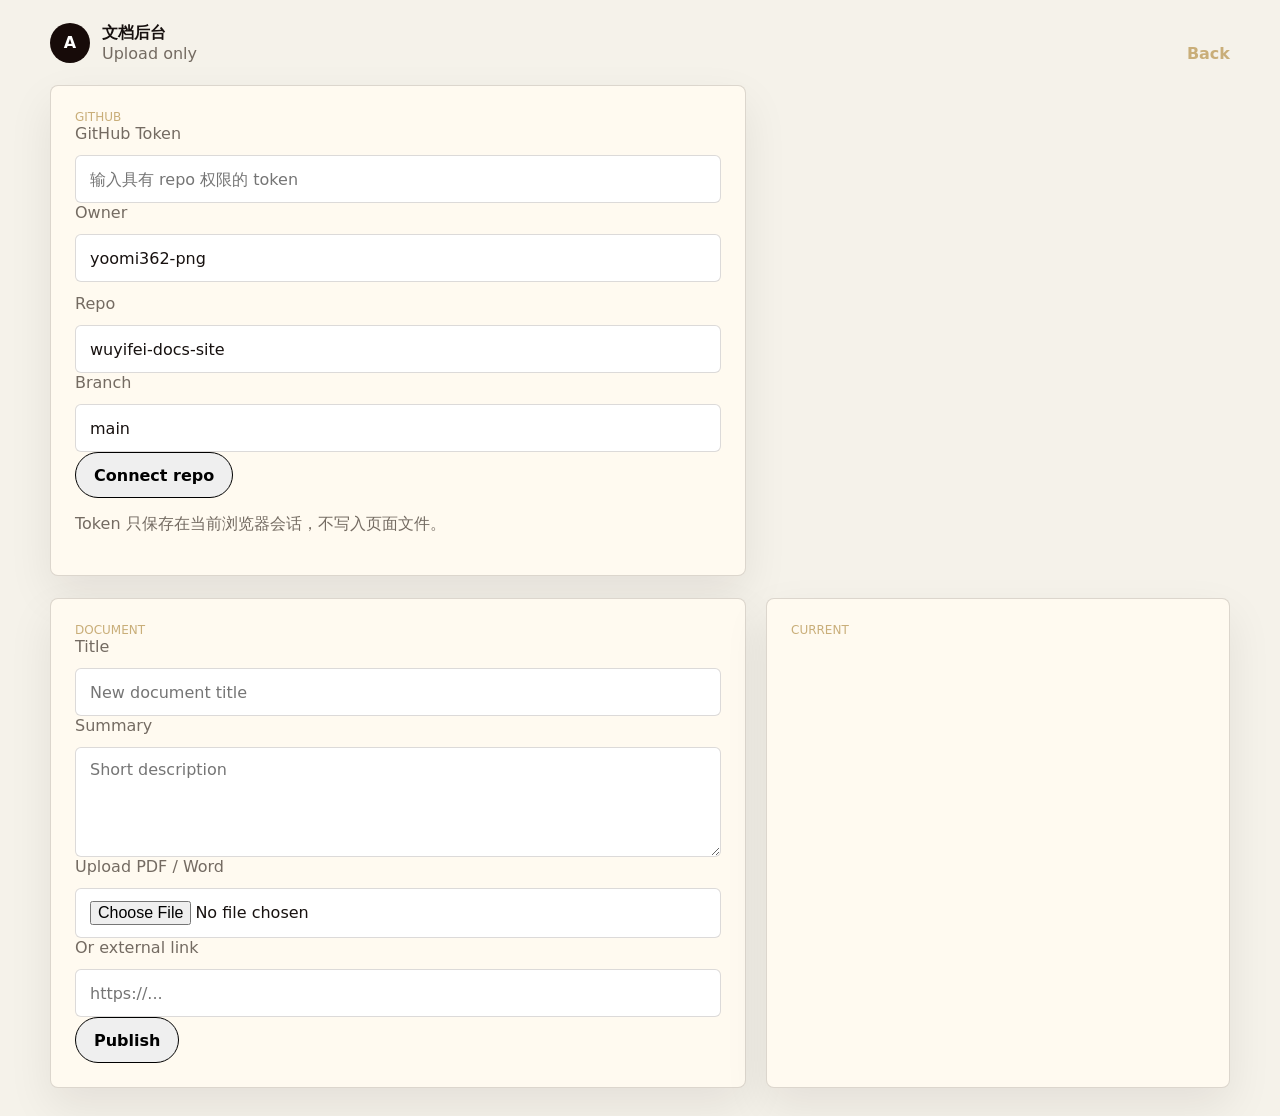
==== commit 59b8969e: "Remove public document from site" ====
--- a/admin.html
+++ b/admin.html
@@ -50,7 +50,7 @@
           <div class="section-kicker">Document</div>
           <div class="field">
             <label for="doc-title">Title</label>
-            <input id="doc-title" type="text" value="网络跳跃教程" />
+            <input id="doc-title" type="text" placeholder="New document title" />
           </div>
           <div class="field">
             <label for="doc-description">Summary</label>
--- a/styles.css
+++ b/styles.css
@@ -1,29 +1,39 @@
 :root {
   color-scheme: light;
-  --bg: #f4f1eb;
-  --panel: rgba(255, 255, 255, 0.82);
-  --panel-strong: #ffffff;
-  --text: #151515;
-  --muted: #74706a;
-  --line: #ded8cf;
-  --accent: #111111;
-  --shadow: 0 24px 60px rgba(21, 21, 21, 0.08);
+  --paper: #f5f2ea;
+  --cream: #fffaf0;
+  --ink: #17110f;
+  --muted: #746b62;
+  --line: rgba(39, 28, 24, 0.16);
+  --deep: #170b09;
+  --wine: #2f1411;
+  --moss: #233226;
+  --brass: #c9ae79;
+  --white: #ffffff;
+  --shadow: 0 30px 80px rgba(23, 17, 15, 0.14);
+  --scroll-progress: 0;
 }
 
 * {
   box-sizing: border-box;
+}
+
+html {
+  scroll-behavior: smooth;
+  scroll-padding-top: 96px;
 }
 
 html,
 body {
   margin: 0;
   min-height: 100%;
-  background:
-    radial-gradient(circle at 18% 14%, rgba(255, 255, 255, 0.95), transparent 22%),
-    radial-gradient(circle at 82% 4%, rgba(255, 255, 255, 0.55), transparent 18%),
-    linear-gradient(180deg, #f6f3ee 0%, #f2eee8 100%);
-  color: var(--text);
-  font-family: Inter, ui-sans-serif, system-ui, -apple-system, BlinkMacSystemFont, "Segoe UI", sans-serif;
+  background: var(--paper);
+  color: var(--ink);
+  font-family: ui-sans-serif, system-ui, -apple-system, BlinkMacSystemFont, "Segoe UI", sans-serif;
+}
+
+body {
+  overflow-x: hidden;
 }
 
 a {
@@ -31,10 +41,471 @@
   text-decoration: none;
 }
 
-.page-shell {
-  width: min(1120px, calc(100% - 32px));
+button,
+input,
+textarea {
+  font: inherit;
+}
+
+.front-page {
+  background:
+    linear-gradient(180deg, rgba(23, 11, 9, 0) 0%, rgba(23, 11, 9, 0) 62vh, var(--paper) 62vh),
+    var(--paper);
+}
+
+.site-nav {
+  position: fixed;
+  top: 18px;
+  left: 50%;
+  z-index: 50;
+  width: min(1160px, calc(100% - 32px));
+  min-height: 58px;
+  display: grid;
+  grid-template-columns: 1fr auto 1fr;
+  align-items: center;
+  gap: 18px;
+  padding: 10px 14px;
+  border: 1px solid rgba(255, 255, 255, 0.18);
+  border-radius: 999px;
+  background: rgba(23, 11, 9, 0.44);
+  color: var(--white);
+  backdrop-filter: blur(18px);
+  transform: translateX(-50%);
+  transition: background 240ms ease, border-color 240ms ease, color 240ms ease, box-shadow 240ms ease;
+}
+
+.site-nav.is-scrolled {
+  background: rgba(255, 250, 240, 0.86);
+  border-color: var(--line);
+  color: var(--ink);
+  box-shadow: 0 16px 40px rgba(23, 17, 15, 0.08);
+}
+
+#document,
+#preview,
+#read {
+  scroll-margin-top: 96px;
+}
+
+.nav-brand,
+.nav-links,
+.nav-action {
+  display: inline-flex;
+  align-items: center;
+}
+
+.nav-brand {
+  gap: 10px;
+  font-weight: 700;
+}
+
+.nav-mark {
+  width: 34px;
+  height: 34px;
+  display: grid;
+  place-items: center;
+  border-radius: 50%;
+  background: var(--white);
+  color: var(--deep);
+}
+
+.site-nav.is-scrolled .nav-mark {
+  background: var(--deep);
+  color: var(--white);
+}
+
+.nav-links {
+  gap: 22px;
+  font-size: 13px;
+}
+
+.nav-action {
+  justify-self: end;
+  min-height: 38px;
+  padding: 0 16px;
+  border-radius: 999px;
+  background: rgba(255, 255, 255, 0.12);
+  font-weight: 700;
+}
+
+.site-nav.is-scrolled .nav-action {
+  background: var(--deep);
+  color: var(--white);
+}
+
+.law-hero {
+  position: relative;
+  min-height: 92vh;
+  display: grid;
+  align-items: end;
+  padding: 128px max(24px, calc((100vw - 1160px) / 2)) 56px;
+  overflow: hidden;
+  background:
+    linear-gradient(90deg, rgba(23, 11, 9, 0.92), rgba(23, 11, 9, 0.72) 46%, rgba(23, 11, 9, 0.38)),
+    linear-gradient(135deg, var(--deep), var(--wine) 45%, var(--moss));
+  color: var(--white);
+}
+
+.law-hero::before {
+  content: "";
+  position: absolute;
+  inset: 0;
+  background:
+    linear-gradient(90deg, rgba(255, 255, 255, 0.06) 1px, transparent 1px),
+    linear-gradient(0deg, rgba(255, 255, 255, 0.06) 1px, transparent 1px);
+  background-size: 72px 72px;
+  opacity: calc(0.3 - var(--scroll-progress) * 0.16);
+  transform: scale(calc(1 + var(--scroll-progress) * 0.04));
+}
+
+.law-hero::after {
+  content: "";
+  position: absolute;
+  right: max(24px, calc((100vw - 1160px) / 2));
+  bottom: 78px;
+  width: min(420px, 34vw);
+  aspect-ratio: 0.74;
+  border: 1px solid rgba(255, 255, 255, 0.22);
+  border-radius: 6px;
+  background:
+    linear-gradient(rgba(23, 11, 9, 0.08), rgba(23, 11, 9, 0.58)),
+    linear-gradient(135deg, #f7efe2, #d4c2a3);
+  box-shadow: 0 44px 90px rgba(0, 0, 0, 0.36);
+  opacity: 0.9;
+  transform: translateY(calc(var(--scroll-progress) * -28px));
+}
+
+.is-empty .law-hero::after {
+  content: "No document";
+  display: grid;
+  place-items: center;
+  background:
+    linear-gradient(135deg, rgba(255, 250, 240, 0.92), rgba(201, 174, 121, 0.24)),
+    linear-gradient(135deg, #f7efe2, #d4c2a3);
+  color: rgba(23, 11, 9, 0.48);
+  font-family: Georgia, "Times New Roman", serif;
+  font-size: clamp(38px, 5vw, 72px);
+  text-align: center;
+}
+
+.hero-shade {
+  position: absolute;
+  inset: auto 0 0;
+  height: 32vh;
+  background: linear-gradient(0deg, rgba(23, 11, 9, 0.72), transparent);
+}
+
+.hero-inner {
+  position: relative;
+  z-index: 1;
+  max-width: 780px;
+  transform: translateY(calc(var(--scroll-progress) * -18px));
+}
+
+.hero-kicker,
+.section-kicker {
+  margin: 0;
+  color: var(--brass);
+  font-size: 12px;
+  letter-spacing: 0;
+  text-transform: uppercase;
+}
+
+.law-hero h1 {
+  margin: 18px 0 22px;
+  max-width: 760px;
+  font-family: Georgia, "Times New Roman", serif;
+  font-size: clamp(54px, 9vw, 128px);
+  font-weight: 500;
+  line-height: 0.95;
+  letter-spacing: 0;
+}
+
+.hero-copy {
+  max-width: 520px;
+  margin: 0;
+  color: rgba(255, 255, 255, 0.78);
+  font-size: 18px;
+  line-height: 1.8;
+}
+
+.hero-actions {
+  display: flex;
+  flex-wrap: wrap;
+  gap: 12px;
+  margin-top: 28px;
+}
+
+.button {
+  display: inline-flex;
+  align-items: center;
+  justify-content: center;
+  min-height: 46px;
+  padding: 0 18px;
+  border-radius: 999px;
+  border: 1px solid currentColor;
+  font-weight: 700;
+}
+
+.button-light {
+  background: var(--cream);
+  border-color: var(--cream);
+  color: var(--deep);
+}
+
+.button-outline {
+  color: var(--cream);
+  background: rgba(255, 255, 255, 0.06);
+}
+
+.hero-meta {
+  position: absolute;
+  left: max(24px, calc((100vw - 1160px) / 2));
+  right: max(24px, calc((100vw - 1160px) / 2));
+  bottom: 20px;
+  z-index: 1;
+  display: flex;
+  justify-content: space-between;
+  gap: 16px;
+  color: rgba(255, 255, 255, 0.58);
+  font-size: 12px;
+}
+
+.intro-section {
+  width: min(1160px, calc(100% - 32px));
   margin: 0 auto;
-  padding: 20px 0 28px;
+  padding: 88px 0;
+  display: grid;
+  grid-template-columns: 90px minmax(0, 1fr) minmax(320px, 0.8fr);
+  gap: 28px;
+  align-items: start;
+}
+
+.section-number {
+  color: var(--brass);
+  font-size: 14px;
+}
+
+.intro-section h2,
+.story-sticky h2,
+.preview-heading h2,
+.closing-section h2 {
+  margin: 10px 0 0;
+  font-family: Georgia, "Times New Roman", serif;
+  font-size: clamp(36px, 5vw, 68px);
+  font-weight: 500;
+  line-height: 1.04;
+  letter-spacing: 0;
+}
+
+.document-card {
+  min-height: 280px;
+  padding: 26px;
+  border-radius: 6px;
+  background: var(--deep);
+  color: var(--cream);
+  box-shadow: var(--shadow);
+}
+
+.document-card-top {
+  display: flex;
+  justify-content: space-between;
+  gap: 12px;
+  color: rgba(255, 250, 240, 0.6);
+  font-size: 13px;
+}
+
+.document-card h3 {
+  margin: 40px 0 12px;
+  font-family: Georgia, "Times New Roman", serif;
+  font-size: 40px;
+  font-weight: 500;
+  line-height: 1.08;
+}
+
+.document-card p {
+  margin: 0;
+  color: rgba(255, 250, 240, 0.7);
+  line-height: 1.8;
+}
+
+.tag-row {
+  display: flex;
+  gap: 8px;
+  margin-top: 18px;
+}
+
+.tag {
+  display: inline-flex;
+  min-height: 28px;
+  align-items: center;
+  padding: 0 10px;
+  border-radius: 999px;
+  background: rgba(255, 250, 240, 0.12);
+  color: var(--cream);
+  font-size: 12px;
+}
+
+.document-link,
+.text-link {
+  display: inline-flex;
+  margin-top: 22px;
+  color: var(--brass);
+  font-weight: 700;
+}
+
+.scroll-story {
+  min-height: 160vh;
+  display: grid;
+  grid-template-columns: minmax(0, 0.85fr) minmax(320px, 1.15fr);
+  gap: 48px;
+  width: min(1160px, calc(100% - 32px));
+  margin: 0 auto;
+  padding: 40px 0 112px;
+}
+
+.story-sticky {
+  position: sticky;
+  top: 118px;
+  align-self: start;
+  padding: 34px 0;
+}
+
+.story-sticky p:last-child {
+  max-width: 440px;
+  color: var(--muted);
+  line-height: 1.8;
+}
+
+.story-list {
+  display: grid;
+  gap: 22px;
+  padding-top: 24vh;
+}
+
+.story-card {
+  min-height: 280px;
+  padding: 30px;
+  border: 1px solid var(--line);
+  border-radius: 6px;
+  background: var(--cream);
+  box-shadow: 0 24px 58px rgba(23, 17, 15, 0.08);
+}
+
+.story-card:nth-child(2) {
+  background: #e8eee5;
+}
+
+.story-card:nth-child(3) {
+  background: var(--deep);
+  color: var(--cream);
+}
+
+.story-card span {
+  color: var(--brass);
+  font-size: 13px;
+}
+
+.story-card h3 {
+  margin: 50px 0 12px;
+  font-family: Georgia, "Times New Roman", serif;
+  font-size: clamp(30px, 4vw, 52px);
+  font-weight: 500;
+}
+
+.story-card p {
+  margin: 0;
+  max-width: 460px;
+  color: inherit;
+  line-height: 1.8;
+  opacity: 0.72;
+}
+
+.preview-section {
+  padding: 96px max(24px, calc((100vw - 1160px) / 2));
+  background: var(--deep);
+  color: var(--cream);
+}
+
+.preview-heading {
+  display: flex;
+  align-items: end;
+  justify-content: space-between;
+  gap: 24px;
+  margin-bottom: 28px;
+}
+
+.preview-heading h2 {
+  color: var(--cream);
+}
+
+.pdf-frame {
+  height: min(78vh, 760px);
+  min-height: 480px;
+  border: 1px solid rgba(255, 250, 240, 0.16);
+  border-radius: 6px;
+  overflow: hidden;
+  background: #f8f6f0;
+  box-shadow: 0 36px 80px rgba(0, 0, 0, 0.32);
+}
+
+.pdf-frame iframe {
+  width: 100%;
+  height: 100%;
+  border: 0;
+}
+
+.closing-section {
+  min-height: 72vh;
+  display: grid;
+  place-items: center;
+  justify-items: center;
+  padding: 92px 24px;
+  text-align: center;
+  background:
+    linear-gradient(rgba(245, 242, 234, 0.88), rgba(245, 242, 234, 0.98)),
+    radial-gradient(circle at center, rgba(201, 174, 121, 0.34), transparent 34%);
+}
+
+.empty-intro {
+  padding-bottom: 112px;
+}
+
+.empty-card {
+  background: var(--cream);
+  color: var(--ink);
+}
+
+.empty-card .document-card-top,
+.empty-card p {
+  color: var(--muted);
+}
+
+.closing-section h2 {
+  max-width: 720px;
+  margin-bottom: 24px;
+}
+
+.reveal {
+  opacity: 0;
+  transform: translateY(42px);
+  transition: opacity 720ms ease, transform 720ms ease;
+}
+
+.reveal.is-visible {
+  opacity: 1;
+  transform: translateY(0);
+}
+
+.empty-state {
+  margin: 0;
+  color: var(--muted);
+}
+
+.topbar,
+.shell {
+  width: min(1180px, calc(100% - 32px));
+  margin: 0 auto;
 }
 
 .topbar {
@@ -42,303 +513,77 @@
   align-items: center;
   justify-content: space-between;
   gap: 16px;
-}
-
-.topbar.compact {
-  padding: 8px 0 24px;
-}
-
-.brand {
+  padding: 22px 0;
+}
+
+.brand,
+.nav-brand {
   display: flex;
   align-items: center;
   gap: 12px;
 }
 
-.brand-light .name {
-  font-size: 18px;
-  font-weight: 700;
-}
-
-.mark {
+.mark,
+.mark-light {
   width: 40px;
   height: 40px;
   display: grid;
   place-items: center;
-  border-radius: 999px;
-  background: var(--accent);
-  color: #fff;
+  border-radius: 50%;
+  background: var(--deep);
+  color: var(--white);
   font-weight: 700;
 }
 
-.mark-light {
-  background: #111;
-}
-
 .name {
-  font-size: 20px;
   font-weight: 700;
 }
 
 .sub,
-.eyebrow,
-.section-kicker,
-.mini-label,
-.mini-top time {
+.field label,
+.status-note,
+.admin-card p,
+.admin-card small {
   color: var(--muted);
 }
 
-.text-link {
-  color: #111;
-  font-weight: 600;
-}
-
-.hero {
+.admin-shell {
+  display: grid;
+  gap: 22px;
+  padding-bottom: 28px;
+}
+
+.admin-grid,
+.upload-section {
   display: grid;
   grid-template-columns: minmax(0, 1.2fr) minmax(320px, 0.8fr);
   gap: 20px;
-  align-items: stretch;
-}
-
-.hero.minimal {
-  margin-top: 8px;
-}
-
-.hero-copy,
-.hero-panel,
-.preview-band {
+}
+
+.side-panel {
+  padding: 24px;
   border: 1px solid var(--line);
-  border-radius: 24px;
-  background: var(--panel);
-  box-shadow: var(--shadow);
-  backdrop-filter: blur(14px);
-}
-
-.hero-copy,
-.hero-panel,
-.preview-band {
-  padding: 28px;
-}
-
-.hero-copy {
-  min-height: 390px;
-  display: flex;
-  flex-direction: column;
-  justify-content: space-between;
-}
-
-.minimal-copy h1 {
-  margin: 10px 0 14px;
-  font-size: clamp(52px, 7vw, 84px);
-  line-height: 0.95;
-  letter-spacing: -0.04em;
-  max-width: 7ch;
-}
-
-.lead {
-  margin: 0;
-  max-width: 34ch;
-  font-size: 18px;
-  line-height: 1.7;
-  color: var(--muted);
-}
-
-.eyebrow,
-.section-kicker {
-  margin: 0;
-  font-size: 12px;
-  letter-spacing: 0.12em;
-  text-transform: uppercase;
-}
-
-.cta-row {
-  display: flex;
-  gap: 12px;
-  margin-top: 24px;
-}
-
-.button {
-  display: inline-flex;
-  align-items: center;
-  justify-content: center;
-  min-height: 46px;
-  padding: 0 16px;
-  border-radius: 999px;
-  border: 1px solid var(--line);
-  background: var(--panel-strong);
-  font-weight: 700;
-}
-
-.button.primary {
-  background: #111;
-  border-color: #111;
-  color: #fff;
-}
-
-.hero-panel {
-  display: flex;
-  flex-direction: column;
-  gap: 14px;
-}
-
-.mini-card,
-.preview-tile {
-  border: 1px solid var(--line);
-  border-radius: 20px;
-  background: rgba(255, 255, 255, 0.9);
-}
-
-.mini-card {
-  padding: 18px;
-  min-height: 240px;
-  display: grid;
-  align-content: start;
-  gap: 12px;
-}
-
-.mini-top {
-  display: flex;
-  justify-content: space-between;
-  align-items: center;
-  gap: 12px;
-}
-
-.chip {
-  display: inline-flex;
-  align-items: center;
-  min-height: 28px;
-  padding: 0 10px;
-  border-radius: 999px;
-  background: #111;
-  color: #fff;
-  font-size: 12px;
-}
-
-.mini-card h3 {
-  margin: 0;
-  font-size: 30px;
-  line-height: 1.08;
-}
-
-.mini-card p {
-  margin: 0;
-  color: var(--muted);
-  line-height: 1.65;
-}
-
-.doc-link {
-  color: #111;
-  font-weight: 700;
-}
-
-.preview-band {
-  margin-top: 20px;
-  padding-top: 22px;
-  padding-bottom: 22px;
-}
-
-.section-head.compact {
-  display: flex;
-  align-items: center;
-  gap: 12px;
-  margin-bottom: 16px;
-}
-
-.section-head.compact h2 {
-  margin: 0;
-  font-size: 18px;
-  font-weight: 600;
-  letter-spacing: -0.02em;
-}
-
-.preview-grid {
-  display: grid;
-  grid-template-columns: 1.2fr 0.8fr;
-  gap: 12px;
-}
-
-.preview-tile {
-  min-height: 128px;
-  padding: 18px;
-  display: flex;
-  flex-direction: column;
-  justify-content: space-between;
-}
-
-.preview-tile strong {
-  font-size: 24px;
-  line-height: 1.1;
-}
-
-.preview-tile span {
-  font-size: 12px;
-  text-transform: uppercase;
-  letter-spacing: 0.08em;
-  color: var(--muted);
-}
-
-.preview-tile.active {
-  background: #111;
-  color: #fff;
-  border-color: #111;
-}
-
-.preview-tile.active span {
-  color: rgba(255, 255, 255, 0.65);
-}
-
-.preview-tile.muted {
-  background: rgba(255, 255, 255, 0.74);
-}
-
-.empty-state {
-  margin: 0;
-  color: var(--muted);
-}
-
-.admin-shell {
-  width: min(1180px, calc(100% - 32px));
-  margin: 0 auto;
-  padding: 24px 0 28px;
-}
-
-.admin-grid,
-.docs-layout {
-  display: grid;
-  grid-template-columns: minmax(0, 1.2fr) minmax(320px, 0.8fr);
-  gap: 20px;
-}
-
-.side-panel {
-  border: 1px solid var(--line);
-  border-radius: 22px;
-  background: var(--panel);
-  box-shadow: var(--shadow);
-  backdrop-filter: blur(14px);
-  padding: 22px;
+  border-radius: 8px;
+  background: var(--cream);
+  box-shadow: 0 18px 45px rgba(23, 17, 15, 0.08);
 }
 
 .field,
 .field-grid,
-.summary-grid,
-.admin-list,
-.recent-list {
+.admin-list {
   display: grid;
   gap: 12px;
-}
-
-.field-grid > * {
-  flex: 1 1 220px;
 }
 
 input,
 textarea {
   width: 100%;
-  border-radius: 14px;
+  min-height: 48px;
+  padding: 12px 14px;
   border: 1px solid var(--line);
-  padding: 12px 14px;
-  background: rgba(255, 255, 255, 0.95);
-  color: var(--text);
-  font: inherit;
+  border-radius: 6px;
+  background: var(--white);
+  color: var(--ink);
 }
 
 textarea {
@@ -346,6 +591,13 @@
   resize: vertical;
 }
 
+.admin-card {
+  padding: 16px;
+  border: 1px solid var(--line);
+  border-radius: 6px;
+  background: var(--white);
+}
+
 .status-note[data-kind="error"] {
   color: #9d2c2c;
 }
@@ -354,34 +606,78 @@
   color: #2f6a2f;
 }
 
-@media (max-width: 900px) {
-  .hero,
+@media (max-width: 920px) {
+  .site-nav {
+    grid-template-columns: 1fr auto;
+  }
+
+  .nav-links {
+    display: none;
+  }
+
+  .law-hero::after {
+    display: none;
+  }
+
+  .intro-section,
+  .scroll-story,
   .admin-grid,
-  .docs-layout,
-  .preview-grid {
+  .upload-section {
     grid-template-columns: 1fr;
   }
 
-  .hero-copy {
-    min-height: 0;
-  }
-}
-
-@media (max-width: 680px) {
-  .page-shell,
-  .admin-shell {
-    width: min(100% - 20px, 1120px);
-  }
-
-  .hero-copy,
-  .hero-panel,
-  .preview-band,
+  .story-sticky {
+    position: relative;
+    top: auto;
+  }
+
+  .story-list {
+    padding-top: 0;
+  }
+
+  .preview-heading {
+    display: grid;
+    align-items: start;
+  }
+}
+
+@media (max-width: 640px) {
+  .site-nav {
+    top: 10px;
+    width: calc(100% - 20px);
+    min-height: 58px;
+    background: rgba(23, 11, 9, 0.72);
+  }
+
+  .site-nav.is-scrolled {
+    background: rgba(255, 250, 240, 0.92);
+  }
+
+  .law-hero {
+    min-height: 88vh;
+    padding: 112px 20px 56px;
+  }
+
+  .hero-meta {
+    left: 20px;
+    right: 20px;
+    flex-wrap: wrap;
+  }
+
+  .intro-section,
+  .scroll-story {
+    width: calc(100% - 20px);
+    padding-top: 64px;
+    padding-bottom: 64px;
+  }
+
+  .document-card,
+  .story-card,
   .side-panel {
     padding: 20px;
   }
 
-  .minimal-copy h1 {
-    max-width: none;
-    font-size: clamp(42px, 14vw, 64px);
-  }
-}
+  .pdf-frame {
+    min-height: 420px;
+  }
+}
